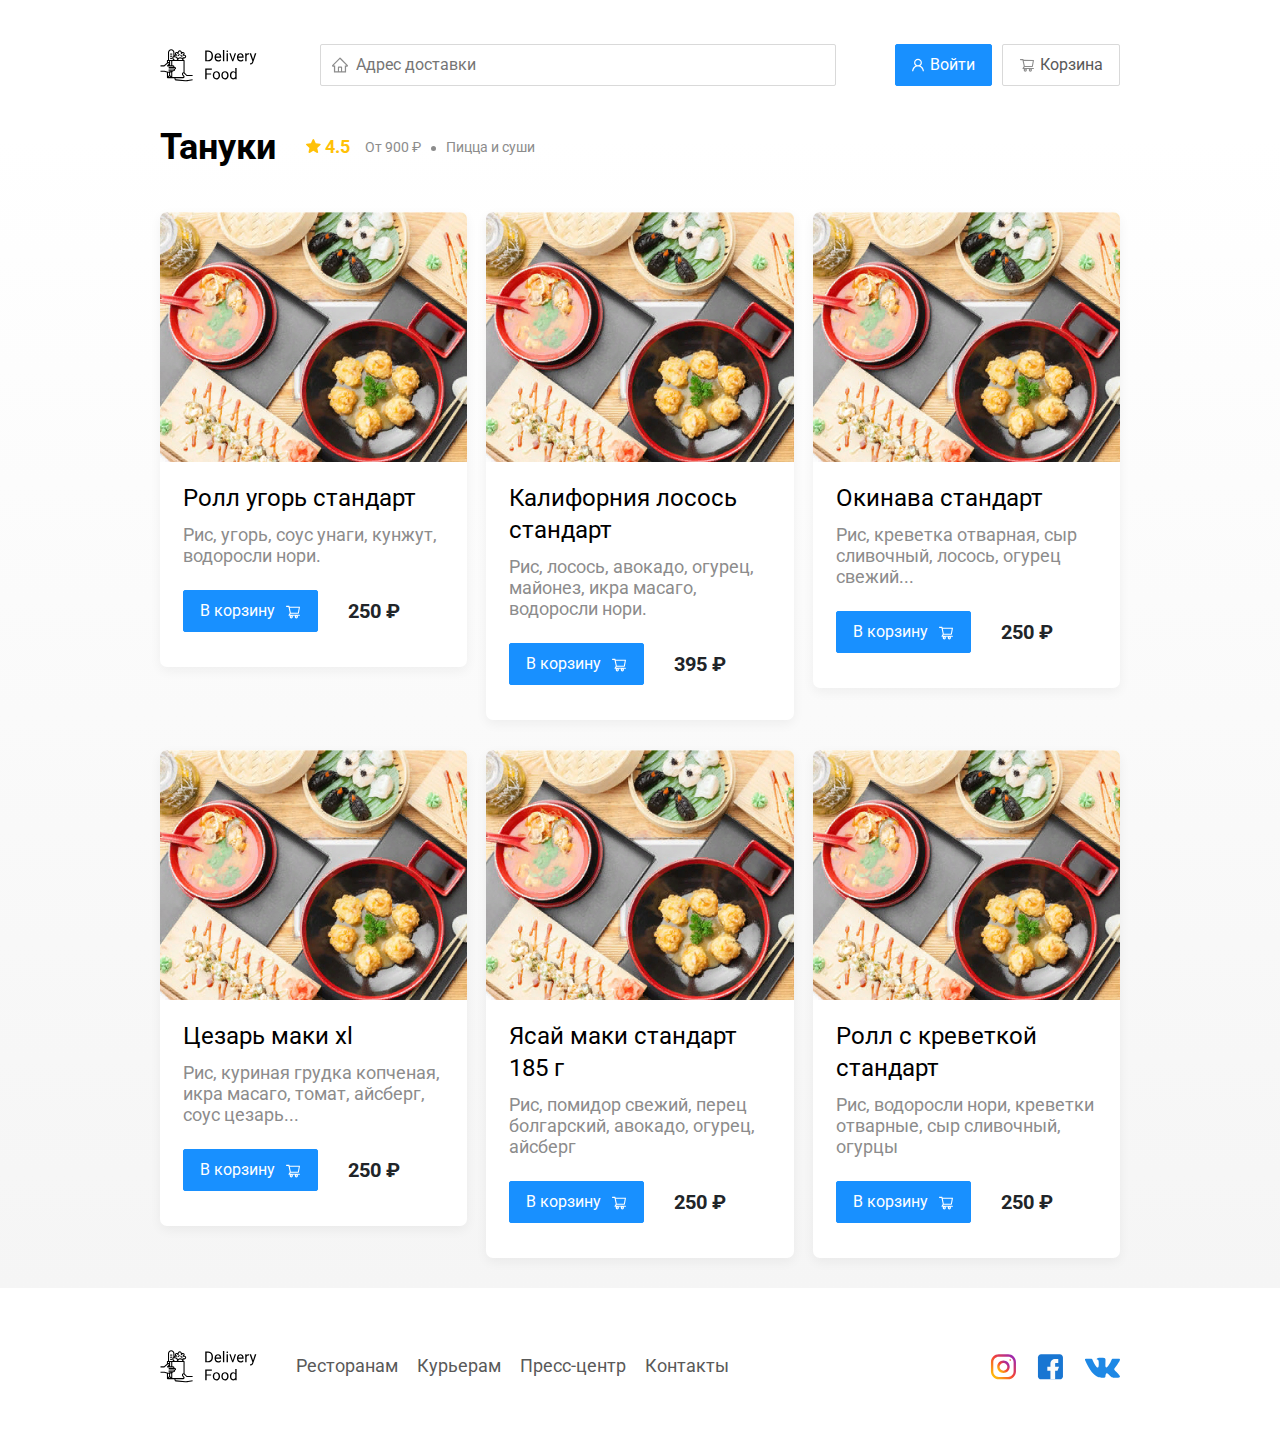
==== restaurant.html @ ff9a9812 "Add files via upload" ====
<!DOCTYPE html>
<html lang="ru">
<head>
    <meta charset="UTF-8">
    <meta name="viewport" content="width=device-width, initial-scale=1.0">
    <title>Delivery Food - доставка еды на дом</title>
    <link href="https://fonts.googleapis.com/css?family=Roboto:400,700&display=swap&subset=cyrillic" rel="stylesheet">
    <link rel="stylesheet" href="css/bootstrap-reboot.min.css">
    <link rel="stylesheet" href="css/animate.css">
    <link rel="stylesheet" href="css/style.css">
</head>
<body>
    <div class="container">
        <header class="header">
            <a href="index.html"><img src="img/logo.svg" alt="Delivery Food" class="logo"></a>
            <input type="text" placeholder="Адрес доставки" name="address" class="input input-address">
            <div class="btn-group">
                <button class="button button-primary">
                    <img src="img/user.svg" class="button-icon">
                    <span class="button-text">Войти</span>
                </button>
                <button id="cart-button" class="button">
                    <img src="img/cart.svg" class="button-icon">
                    <span class="button-text">Корзина</span>
                </button>
            </div>
        </header>
    </div>

    <main class="main">
        <div class="container">    
            <section class="restaurants">
                <div class="section-heading">
                    <h2 class="section-title">Тануки</h2>
                    <div class="card-info">
                        <div class="rating"><img src="img/rating.svg" alt="" class="rating-star"> 4.5</div>
                        <div class="price">От 900 ₽</div>
                        <div class="category">Пицца и суши</div>
                    </div>
                </div>
    
                <div class="cards">
                    <div class="card wow fadeInUp" data-wow-delay="0.2s">
                        <img src="img/tanuki.jpg" alt="" class="card-image">
                        <div class="card-text">
                            <div class="card-heading">
                                <h3 class="card-title card-title-reg">Ролл угорь стандарт</h3>
                            </div>
        
                            <div class="card-info">
                                <div class="ingreedients">Рис, угорь, соус унаги, кунжут, водоросли нори.</div>
                            </div>
                            
                            <div class="card-buttons">
                                <button class="button button-primary">
                                    <span class="card-button-text">В корзину</span>
                                    <img src="img/shopping-cart.svg" alt="" class="card-button-image">
                                </button>
                                <strong class="card-price-bold">250 ₽</strong>
                            </div>
                        </div>
                    </div>
                    <!-- /.card -->

                    <div class="card wow fadeInUp" data-wow-delay="0.4s">
                        <img src="img/tanuki.jpg" alt="" class="card-image">
                        <div class="card-text">
                            <div class="card-heading">
                                <h3 class="card-title card-title-reg">Калифорния лосось стандарт</h3>
                            </div>
        
                            <div class="card-info">
                                <div class="ingreedients">Рис, лосось, авокадо, огурец, майонез, икра масаго, водоросли нори.</div>
                            </div>
                            
                            <div class="card-buttons">
                                <button class="button button-primary">
                                    <span class="card-button-text">В корзину</span>
                                    <img src="img/shopping-cart.svg" alt="" class="card-button-image">
                                </button>
                                <strong class="card-price-bold">395 ₽</strong>
                            </div>
                        </div>
                    </div>
                    <!-- /.card -->

                    <div class="card wow fadeInUp" data-wow-delay="0.6s">
                        <img src="img/tanuki.jpg" alt="" class="card-image">
                        <div class="card-text">
                            <div class="card-heading">
                                <h3 class="card-title card-title-reg">Окинава стандарт</h3>
                            </div>
        
                            <div class="card-info">
                                <div class="ingreedients">Рис, креветка отварная, сыр сливочный, лосось, огурец свежий...</div>
                            </div>
                            
                            <div class="card-buttons">
                                <button class="button button-primary">
                                    <span class="card-button-text">В корзину</span>
                                    <img src="img/shopping-cart.svg" alt="" class="card-button-image">
                                </button>
                                <strong class="card-price-bold">250 ₽</strong>
                            </div>
                        </div>
                    </div>
                    <!-- /.card -->

                    <div class="card wow fadeInUp" data-wow-delay="0.2s">
                        <img src="img/tanuki.jpg" alt="" class="card-image">
                        <div class="card-text">
                            <div class="card-heading">
                                <h3 class="card-title card-title-reg">Цезарь маки хl</h3>
                            </div>
        
                            <div class="card-info">
                                <div class="ingreedients">Рис, куриная грудка копченая, икра масаго, томат, айсберг, соус цезарь...</div>
                            </div>
                            
                            <div class="card-buttons">
                                <button class="button button-primary">
                                    <span class="card-button-text">В корзину</span>
                                    <img src="img/shopping-cart.svg" alt="" class="card-button-image">
                                </button>
                                <strong class="card-price-bold">250 ₽</strong>
                            </div>
                        </div>
                    </div>
                    <!-- /.card -->

                    <div class="card wow fadeInUp" data-wow-delay="0.4s">
                        <img src="img/tanuki.jpg" alt="" class="card-image">
                        <div class="card-text">
                            <div class="card-heading">
                                <h3 class="card-title card-title-reg">Ясай маки стандарт 185 г</h3>
                            </div>
        
                            <div class="card-info">
                                <div class="ingreedients">Рис, помидор свежий, перец болгарский, авокадо, огурец, айсберг</div>
                            </div>
                            
                            <div class="card-buttons">
                                <button class="button button-primary">
                                    <span class="card-button-text">В корзину</span>
                                    <img src="img/shopping-cart.svg" alt="" class="card-button-image">
                                </button>
                                <strong class="card-price-bold">250 ₽</strong>
                            </div>
                        </div>
                    </div>
                    <!-- /.card -->

                    <div class="card wow fadeInUp" data-wow-delay="0.6s">
                        <img src="img/tanuki.jpg" alt="" class="card-image">
                        <div class="card-text">
                            <div class="card-heading">
                                <h3 class="card-title card-title-reg">Ролл с креветкой стандарт</h3>
                            </div>
        
                            <div class="card-info">
                                <div class="ingreedients">Рис, водоросли нори, креветки отварные, сыр сливочный, огурцы</div>
                            </div>
                            
                            <div class="card-buttons">
                                <button class="button button-primary">
                                    <span class="card-button-text">В корзину</span>
                                    <img src="img/shopping-cart.svg" alt="" class="card-button-image">
                                </button>
                                <strong class="card-price-bold">250 ₽</strong>
                            </div>
                        </div>
                    </div>
                    <!-- /.card -->
                </div>
                <!-- /.cards -->
            </section>
        </div>
    </main>

    <footer class="footer">
        <div class="container">
            <div class="footer-block">
                <img src="img/logo.svg" alt="" class="logo footer-logo">
                <nav class="footer-nav">
                    <a href="#" class="footer-link">Ресторанам</a>
                    <a href="#" class="footer-link">Курьерам</a>
                    <a href="#" class="footer-link">Пресс-центр</a>
                    <a href="#" class="footer-link">Контакты</a>
                </nav>
                <div class="social-links">
                    <a href="#" class="social-link"><img src="img/instagram.svg" alt="instagram"></a>
                    <a href="#" class="social-link"><img src="img/facebook.svg" alt="facebook"></a>
                    <a href="#" class="social-link"><img src="img/vk.svg" alt="vk"></a>
                </div>
            </div>
        </div>
    </footer>

    <div class="modal">
        <div class="modal-dialog">
            <div class="modal-header">
                <h3 class="modal-title">Корзина</h3>
                <button class="close">&times;</button>
            </div>

            <div class="modal-body">
                <div class="foods-row">
                    <span class="food-name">Ролл угорь стандарт</span>
                    <strong class="food-price">250 ₽</strong>
                    <div class="food-counter">
                        <button class="counter-button">-</button>
                        <span class="counter">1</span>
                        <button class="counter-button">+</button>
                    </div>
                </div>

                <div class="foods-row">
                    <span class="food-name">Ролл угорь стандарт</span>
                    <strong class="food-price">250 ₽</strong>
                    <div class="food-counter">
                        <button class="counter-button">-</button>
                        <span class="counter">1</span>
                        <button class="counter-button">+</button>
                    </div>
                </div>

                <div class="foods-row">
                    <span class="food-name">Ролл угорь стандарт</span>
                    <strong class="food-price">250 ₽</strong>
                    <div class="food-counter">
                        <button class="counter-button">-</button>
                        <span class="counter">1</span>
                        <button class="counter-button">+</button>
                    </div>
                </div>

                <div class="foods-row">
                    <span class="food-name">Ролл угорь стандарт</span>
                    <strong class="food-price">250 ₽</strong>
                    <div class="food-counter">
                        <button class="counter-button">-</button>
                        <span class="counter">1</span>
                        <button class="counter-button">+</button>
                    </div>
                </div>

                <div class="foods-row">
                    <span class="food-name">Ролл угорь стандарт</span>
                    <strong class="food-price">250 ₽</strong>
                    <div class="food-counter">
                        <button class="counter-button">-</button>
                        <span class="counter">1</span>
                        <button class="counter-button">+</button>
                    </div>
                </div>
            </div>

            <div class="modal-footer">
                <span class="modal-pricetag">1250 ₽</span>
                <div class="btn-group">
                    <button class="button button-primary">Оформить заказ</button>
                    <button class="button">Отмена</button>
                </div>
            </div>
        </div>
    </div>

    <script src="js/wow.min.js"></script>
    <script src="js/main.js"></script>
</body>
</html>
---- css/style.css ----
body {
    font-family: 'Roboto', sans-serif;
    background-color: #fff;
}

.container {
    max-width: 1200px;
    margin: 0 auto;
}

.header {
    padding: 44px 0 40px;
    display: flex;
    align-items: center;
    justify-content: space-between;
}

.input {
    background: #FFFFFF;
    border: 1px solid #D9D9D9;
    border-radius: 2px;
    font-size: 16px;
    line-height: 24px;
    padding: 8px;
    padding-left: 35px;
    background-repeat: no-repeat;
    background-position: left 11px center;

}

.input-address {
    flex: 0.8;
    background-image: url(../img/home.svg);
}

.input-search {
    width: 300px;
    margin-left: auto;
    background-image: url(../img/search.svg);
}

.btn-group {
    display: flex;
    align-items: center;
}

.btn-group .button:not(:last-child) {
    margin-right: 10px;
}

.button {
    display: flex;
    align-items: center;
    padding: 8px 16px;
    background: #FFFFFF;
    border: 1px solid #D9D9D9;
    box-shadow: 0px 0px 2px rgba(0, 0, 0, 0.0015);
    border-radius: 2px;
    color: #595959;
    font-size: 16px;
    line-height: 24px;
}

.button-primary {
    color: #FFF;
    background: #1890FF;
    border: 1px solid #1890FF;
}

.card-button-text {
    margin-right: 10px;
}

.button-icon {
    margin-right: 6px;
}

.promo {
    background: #FFF1B8 url(../img/promo-image.png) no-repeat top right -200px / contain;
    border-radius: 10px;
    box-shadow: 0px 7px 12px rgba(158, 158, 163, 0.1);
    padding: 68px 70px;
    margin-bottom: 56px;
}

.promo-title {
    font-style: normal;
    font-weight: bold;
    font-size: 39px;
    line-height: 46px;
    color: #302C34;
    margin: 0 0 15px 0;
}

.promo-text {
    font-size: 24px;
    line-height: 28px;
    color: #302C34;
    max-width: 538px;
}

.section-heading {
    display: flex;
    align-items: center;
    margin-bottom: 44px;
}

.section-title {
    font-weight: bold;
    font-size: 36px;
    line-height: 42px;
    color: #000;
    margin: 0;
    margin-right: 30px;
}

.cards {
    display: flex;
    align-items: flex-start;
    justify-content: space-between;
    flex-wrap: wrap;
}

.card {
    background: #FFFFFF;
    box-shadow: 0px 4px 12px rgba(0, 0, 0, 0.05);
    border-radius: 7px;
    overflow: hidden;
    margin-bottom: 30px;
    text-decoration: none;
    flex-basis: 32%;
}

.card:hover {
    text-decoration: none;
}

.card-image {
    width: 384px;
    height: 250px;
    object-fit: cover;
}

.card-heading {
    display: flex;
    align-items: center;
    justify-content: space-between;
    margin-bottom: 10px;
}

.card-title {
    margin: 0;
    font-weight: bold;
    font-size: 24px;
    line-height: 32px;
    color: #000;
}

.card-title-reg {
    font-weight: 400;
}

.card-text {
    padding: 20px 23px 35px;
}

.card-tag {
    font-size: 12px;
    line-height: 20px;
    color: #fff;
    background: #262626;
    border-radius: 2px;
    padding: 1px 8px;
}

.card-info {
    display: flex;
    align-items: center;
    flex-wrap: wrap;
}

.card-buttons {
    display: flex;
    align-items: center;
    margin-top: 24px;
}

.card-price-bold {
    font-weight: bold;
    font-size: 20px;
    line-height: 32px;
    margin-left: 30px;
}

.rating {
    margin-right: 26px;
    color: #FFC107;
    font-size: 18px;
    line-height: 32px;
    font-weight: bold;
}

.rating-star {
    vertical-align: baseline;
}

.ingreedients {
    font-size: 18px;
    line-height: 21px;
    color: #8C8C8C;
}

.price,
.category {
    font-size: 18px;
    line-height: 32px;
    color: #8C8C8C;
}

.price {
    margin-right: 10px;
}

.category {
    text-overflow: ellipsis;
    overflow: hidden;
    white-space: nowrap;
    max-width: 150px;
}

.price:after {
    content: '';
    width: 5px;
    height: 5px;
    background: #8C8C8C;
    display: inline-block;
    vertical-align: middle;
    border-radius: 50%;
    margin-left: 10px;
}

.main {
    background: linear-gradient(180deg, rgba(245, 245, 245, 0) 1.04%, #F5F5F5 100%);
}

.footer {
    padding: 60px 0;
}

.footer-block {
    display: flex;
    align-items: center;
    justify-content: space-between;
}

.footer-nav {
    margin-right: auto;
    margin-left: 35px;
}

.footer-link {
    display: inline-block;
    color: #595959;
    font-size: 18px;
    line-height: 21px;
    text-decoration: none;
}


.footer-link:not(:last-child) {
    margin-right: 15px;
}

.social-links {
    display: flex;
    align-items: center;
}

.social-link:not(:last-child) {
    margin-right: 21px;
}

.modal {
    position: fixed;
    left: 0;
    top: 0;
    width: 100%;
    height: 100%;
    background: rgba(0, 0, 0, 0.4);
    display: none;
    align-items: center;
}

.modal-open {
    display: flex;
}

.modal-dialog {
    max-width: 780px;
    width: 95%;
    background: #FFFFFF;
    border-radius: 5px;
    margin: 0 auto;
    padding: 40px 45px;
}

.modal-header {
    display: flex;
    align-items: center;
    justify-content: space-between;
    margin-bottom: 45px;
}

.modal-title {
    margin: 0;
    font-weight: bold;
    font-size: 36px;
    line-height: 42px;
    color: #000000;
}

.close {
    font-size: 36px;
    border: none;
    background: transparent;
}

.modal-body {
    margin-bottom: 52px;
}

.foods-row {
    display: flex;
    align-items: center;
    justify-content: space-between;
    padding-bottom: 8px;
    border-bottom: 1px solid #D9D9D9;
    margin-bottom: 15px;
}

.food-name {
    font-size: 18px;
    line-height: 32px;
    color: #000000;
}

.food-price {
    margin-left: auto;
    margin-right: 47px;
    font-weight: bold;
    font-size: 20px;
    line-height: 32px;
}

.food-counter {
    display: flex;
    align-items: center;
}

.counter-button {
    background: #FFFFFF;
    border: 1px solid #40A9FF;
    border-radius: 2px;
    width: 39px;
    height: 42px;
    font-size: 14px;
    line-height: 22px;
    color: #40A9FF;
    transition: all .25s;
}

.counter-button:hover {
    background-color: #40A9FF;
    color: #fff;
}

.counter {
    font-size: 16px;
    line-height: 24px;
    margin: 0 10px;
}

.modal-footer {
    display: flex;
    align-items: center;
    justify-content: space-between;
}

.modal-pricetag {
    background: #262626;
    border-radius: 5px;
    color: #fff;
    padding: 15px 20px;
    font-size: 20px;
    line-height: 23px;
    color: #FAFAFA;
}

@media (max-width: 1366px) {
    .container {
        max-width: 960px;
    }

    /* .promo {} */

    .rating {
        margin-right: 15px;
    }

    .category,
    .price {
        font-size: 14px;
    }
}

@media (max-width: 992px) {
    .container {
        max-width: 750px;
    }

    .promo {
        padding: 50px;
    }

    .promo-text {
        font-size: 18px;
        max-width: 400px;
    }

    .card {
        flex-basis: 49%;
    }

    .footer-link {
        font-size: 16px;
    }
}

@media (max-width: 768px) {
    .container {
        max-width: 560px;
    }

    .card-info {
        flex-wrap: wrap;
    }

    .card .rating {
        flex-basis: 100%;
    }

    .card-title {
        font-size: 18px;
    }

    /* .promo {} */

    .promo-title {
        font-size: 24px;
        line-height: 1.4;
    }

    .promo-text {
        margin-top: 0;
    }
}

@media (max-width: 768px) {
    .container {
        width: 90%;
    }

    .header {
        flex-wrap: wrap;
    }

    .input-address {
        margin-top: 15px;
        order: 5;
        flex-basis: 100%;
    }

    .promo {
        background: none;
    }

    .promo-title {
        margin-bottom: 10px;
    }

    .section-title {
        font-size: 20px;
    }

    .card {
        flex-basis: 100%;
    }

    .card-image {
        width: 100%;
    }

    .footer {
        padding: 30px 0;
    }

    .footer-block {
        justify-content: flex-start;
    }

    .footer-nav {
        order: 0;
        margin-left: 0;
        margin-right: 0;
        display: flex;
        flex-direction: column;
    }

    .footer-logo {
        margin-right: 15px;
        order: 1;
    }

    .social-links {
        order: 2;
    }
}

@media (max-width: 480px) {
    .button-text {
        display: none;
    }

    .button-icon {
        margin: 0;
    }

    .button {
        min-height: 40px;
    }
    
    .promo {
        padding: 20px;
    }

    .section-heading {
        flex-wrap: wrap;
    }

    .footer-block {
        flex-wrap: wrap;
        flex-direction: column;
        align-items: center;
    }

    .footer-logo {
        order: 0;
    }

    .footer-nav {
        margin-bottom: 20px;
    }

    .footer-link:not(:last-child) {
        margin-right: 0;
    }
}
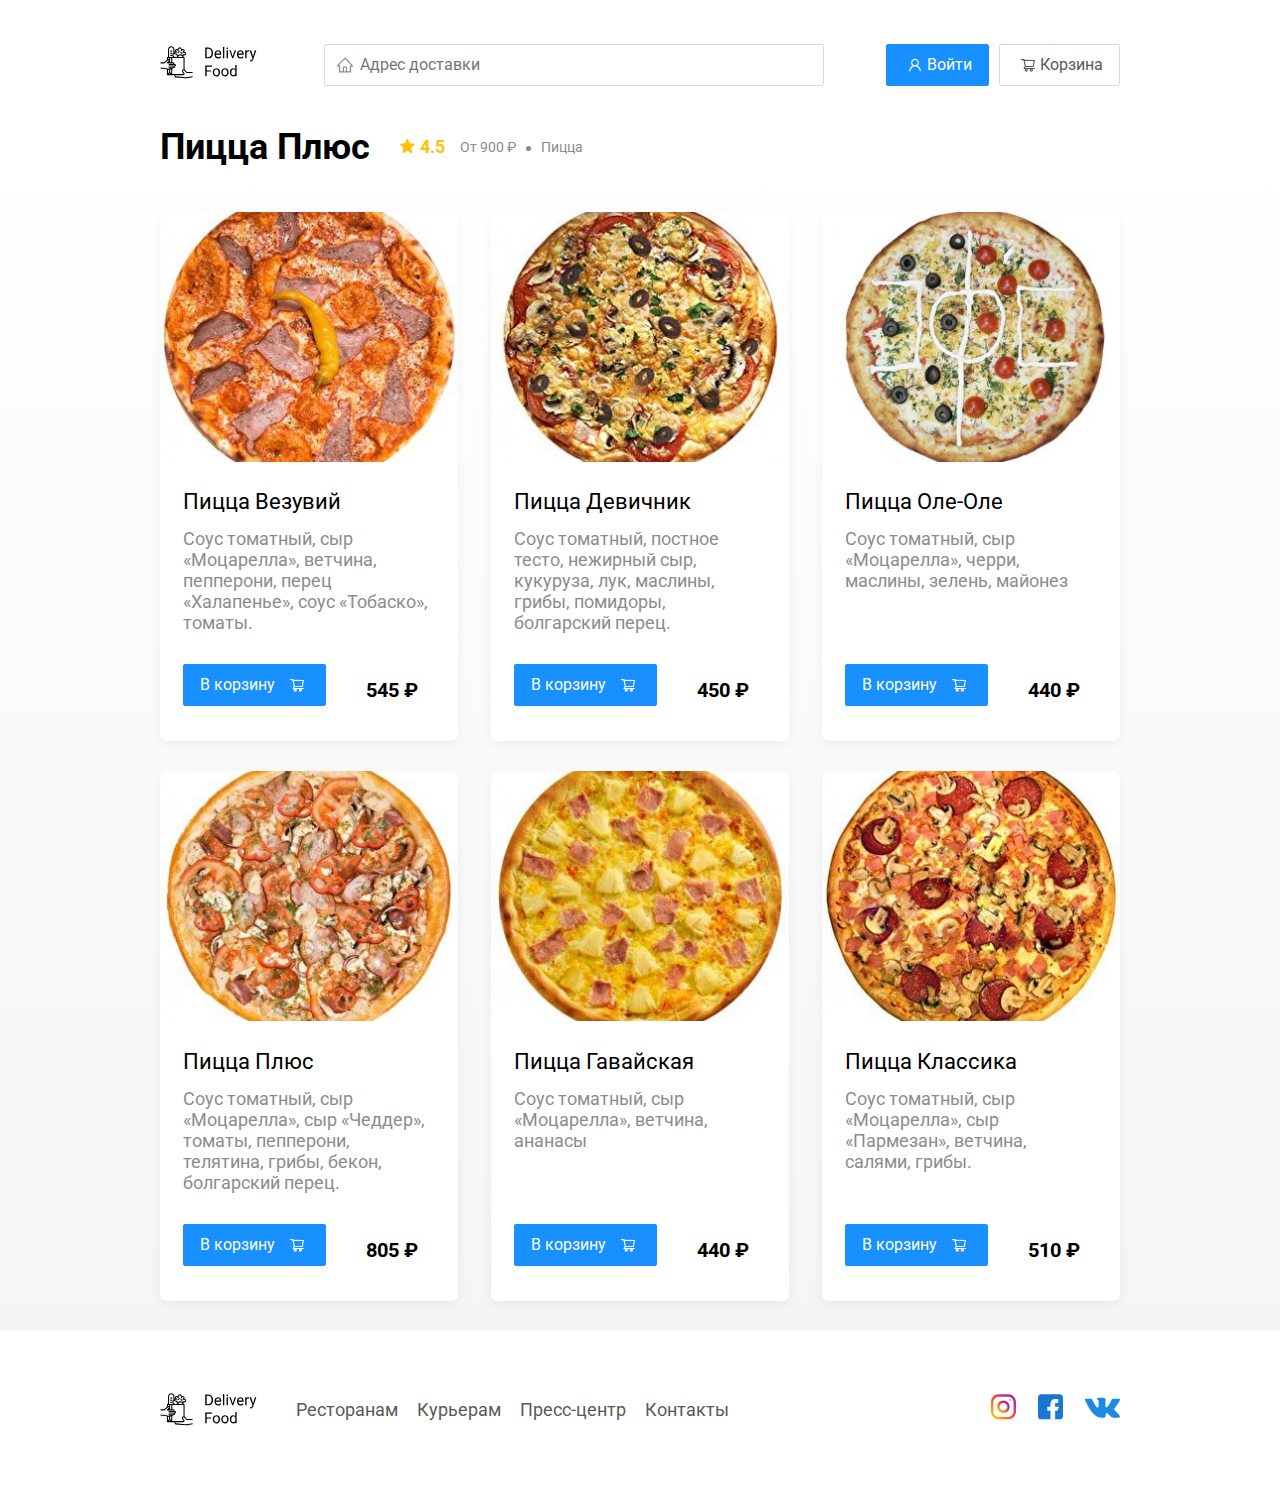
==== commit 620af052: "bla" ====
--- a/restaurant.html
+++ b/restaurant.html
@@ -1,271 +1,291 @@
 <!DOCTYPE html>
 <html lang="ru">
 <head>
-    <meta charset="UTF-8">
-    <meta name="viewport" content="width=device-width, initial-scale=1.0">
-    <title>Delivery Food - доставка еды на дом</title>
-    <link href="https://fonts.googleapis.com/css?family=Roboto:400,700&display=swap&subset=cyrillic" rel="stylesheet">
-    <link rel="stylesheet" href="css/bootstrap-reboot.min.css">
-    <link rel="stylesheet" href="css/animate.css">
-    <link rel="stylesheet" href="css/style.css">
+	<meta charset="UTF-8"/>
+	<meta name="viewport" content="width=device-width, initial-scale=1.0"/>
+	<title>PizzaBurger — доставка еды на дом</title>
+	<link
+			href="https://fonts.googleapis.com/css?family=Roboto:400,700&display=swap&subset=cyrillic"
+			rel="stylesheet"
+	/>
+	<link rel="stylesheet" href="css/normalize.css"/>
+	<link rel="stylesheet" href="css/style.css"/>
 </head>
 <body>
-    <div class="container">
-        <header class="header">
-            <a href="index.html"><img src="img/logo.svg" alt="Delivery Food" class="logo"></a>
-            <input type="text" placeholder="Адрес доставки" name="address" class="input input-address">
-            <div class="btn-group">
-                <button class="button button-primary">
-                    <img src="img/user.svg" class="button-icon">
-                    <span class="button-text">Войти</span>
-                </button>
-                <button id="cart-button" class="button">
-                    <img src="img/cart.svg" class="button-icon">
-                    <span class="button-text">Корзина</span>
-                </button>
-            </div>
-        </header>
-    </div>
-
-    <main class="main">
-        <div class="container">    
-            <section class="restaurants">
-                <div class="section-heading">
-                    <h2 class="section-title">Тануки</h2>
-                    <div class="card-info">
-                        <div class="rating"><img src="img/rating.svg" alt="" class="rating-star"> 4.5</div>
-                        <div class="price">От 900 ₽</div>
-                        <div class="category">Пицца и суши</div>
-                    </div>
-                </div>
-    
-                <div class="cards">
-                    <div class="card wow fadeInUp" data-wow-delay="0.2s">
-                        <img src="img/tanuki.jpg" alt="" class="card-image">
-                        <div class="card-text">
-                            <div class="card-heading">
-                                <h3 class="card-title card-title-reg">Ролл угорь стандарт</h3>
-                            </div>
-        
-                            <div class="card-info">
-                                <div class="ingreedients">Рис, угорь, соус унаги, кунжут, водоросли нори.</div>
-                            </div>
-                            
-                            <div class="card-buttons">
-                                <button class="button button-primary">
-                                    <span class="card-button-text">В корзину</span>
-                                    <img src="img/shopping-cart.svg" alt="" class="card-button-image">
-                                </button>
-                                <strong class="card-price-bold">250 ₽</strong>
-                            </div>
-                        </div>
-                    </div>
-                    <!-- /.card -->
-
-                    <div class="card wow fadeInUp" data-wow-delay="0.4s">
-                        <img src="img/tanuki.jpg" alt="" class="card-image">
-                        <div class="card-text">
-                            <div class="card-heading">
-                                <h3 class="card-title card-title-reg">Калифорния лосось стандарт</h3>
-                            </div>
-        
-                            <div class="card-info">
-                                <div class="ingreedients">Рис, лосось, авокадо, огурец, майонез, икра масаго, водоросли нори.</div>
-                            </div>
-                            
-                            <div class="card-buttons">
-                                <button class="button button-primary">
-                                    <span class="card-button-text">В корзину</span>
-                                    <img src="img/shopping-cart.svg" alt="" class="card-button-image">
-                                </button>
-                                <strong class="card-price-bold">395 ₽</strong>
-                            </div>
-                        </div>
-                    </div>
-                    <!-- /.card -->
-
-                    <div class="card wow fadeInUp" data-wow-delay="0.6s">
-                        <img src="img/tanuki.jpg" alt="" class="card-image">
-                        <div class="card-text">
-                            <div class="card-heading">
-                                <h3 class="card-title card-title-reg">Окинава стандарт</h3>
-                            </div>
-        
-                            <div class="card-info">
-                                <div class="ingreedients">Рис, креветка отварная, сыр сливочный, лосось, огурец свежий...</div>
-                            </div>
-                            
-                            <div class="card-buttons">
-                                <button class="button button-primary">
-                                    <span class="card-button-text">В корзину</span>
-                                    <img src="img/shopping-cart.svg" alt="" class="card-button-image">
-                                </button>
-                                <strong class="card-price-bold">250 ₽</strong>
-                            </div>
-                        </div>
-                    </div>
-                    <!-- /.card -->
-
-                    <div class="card wow fadeInUp" data-wow-delay="0.2s">
-                        <img src="img/tanuki.jpg" alt="" class="card-image">
-                        <div class="card-text">
-                            <div class="card-heading">
-                                <h3 class="card-title card-title-reg">Цезарь маки хl</h3>
-                            </div>
-        
-                            <div class="card-info">
-                                <div class="ingreedients">Рис, куриная грудка копченая, икра масаго, томат, айсберг, соус цезарь...</div>
-                            </div>
-                            
-                            <div class="card-buttons">
-                                <button class="button button-primary">
-                                    <span class="card-button-text">В корзину</span>
-                                    <img src="img/shopping-cart.svg" alt="" class="card-button-image">
-                                </button>
-                                <strong class="card-price-bold">250 ₽</strong>
-                            </div>
-                        </div>
-                    </div>
-                    <!-- /.card -->
-
-                    <div class="card wow fadeInUp" data-wow-delay="0.4s">
-                        <img src="img/tanuki.jpg" alt="" class="card-image">
-                        <div class="card-text">
-                            <div class="card-heading">
-                                <h3 class="card-title card-title-reg">Ясай маки стандарт 185 г</h3>
-                            </div>
-        
-                            <div class="card-info">
-                                <div class="ingreedients">Рис, помидор свежий, перец болгарский, авокадо, огурец, айсберг</div>
-                            </div>
-                            
-                            <div class="card-buttons">
-                                <button class="button button-primary">
-                                    <span class="card-button-text">В корзину</span>
-                                    <img src="img/shopping-cart.svg" alt="" class="card-button-image">
-                                </button>
-                                <strong class="card-price-bold">250 ₽</strong>
-                            </div>
-                        </div>
-                    </div>
-                    <!-- /.card -->
-
-                    <div class="card wow fadeInUp" data-wow-delay="0.6s">
-                        <img src="img/tanuki.jpg" alt="" class="card-image">
-                        <div class="card-text">
-                            <div class="card-heading">
-                                <h3 class="card-title card-title-reg">Ролл с креветкой стандарт</h3>
-                            </div>
-        
-                            <div class="card-info">
-                                <div class="ingreedients">Рис, водоросли нори, креветки отварные, сыр сливочный, огурцы</div>
-                            </div>
-                            
-                            <div class="card-buttons">
-                                <button class="button button-primary">
-                                    <span class="card-button-text">В корзину</span>
-                                    <img src="img/shopping-cart.svg" alt="" class="card-button-image">
-                                </button>
-                                <strong class="card-price-bold">250 ₽</strong>
-                            </div>
-                        </div>
-                    </div>
-                    <!-- /.card -->
-                </div>
-                <!-- /.cards -->
-            </section>
-        </div>
-    </main>
-
-    <footer class="footer">
-        <div class="container">
-            <div class="footer-block">
-                <img src="img/logo.svg" alt="" class="logo footer-logo">
-                <nav class="footer-nav">
-                    <a href="#" class="footer-link">Ресторанам</a>
-                    <a href="#" class="footer-link">Курьерам</a>
-                    <a href="#" class="footer-link">Пресс-центр</a>
-                    <a href="#" class="footer-link">Контакты</a>
-                </nav>
-                <div class="social-links">
-                    <a href="#" class="social-link"><img src="img/instagram.svg" alt="instagram"></a>
-                    <a href="#" class="social-link"><img src="img/facebook.svg" alt="facebook"></a>
-                    <a href="#" class="social-link"><img src="img/vk.svg" alt="vk"></a>
-                </div>
-            </div>
-        </div>
-    </footer>
-
-    <div class="modal">
-        <div class="modal-dialog">
-            <div class="modal-header">
-                <h3 class="modal-title">Корзина</h3>
-                <button class="close">&times;</button>
-            </div>
-
-            <div class="modal-body">
-                <div class="foods-row">
-                    <span class="food-name">Ролл угорь стандарт</span>
-                    <strong class="food-price">250 ₽</strong>
-                    <div class="food-counter">
-                        <button class="counter-button">-</button>
-                        <span class="counter">1</span>
-                        <button class="counter-button">+</button>
-                    </div>
-                </div>
-
-                <div class="foods-row">
-                    <span class="food-name">Ролл угорь стандарт</span>
-                    <strong class="food-price">250 ₽</strong>
-                    <div class="food-counter">
-                        <button class="counter-button">-</button>
-                        <span class="counter">1</span>
-                        <button class="counter-button">+</button>
-                    </div>
-                </div>
-
-                <div class="foods-row">
-                    <span class="food-name">Ролл угорь стандарт</span>
-                    <strong class="food-price">250 ₽</strong>
-                    <div class="food-counter">
-                        <button class="counter-button">-</button>
-                        <span class="counter">1</span>
-                        <button class="counter-button">+</button>
-                    </div>
-                </div>
-
-                <div class="foods-row">
-                    <span class="food-name">Ролл угорь стандарт</span>
-                    <strong class="food-price">250 ₽</strong>
-                    <div class="food-counter">
-                        <button class="counter-button">-</button>
-                        <span class="counter">1</span>
-                        <button class="counter-button">+</button>
-                    </div>
-                </div>
-
-                <div class="foods-row">
-                    <span class="food-name">Ролл угорь стандарт</span>
-                    <strong class="food-price">250 ₽</strong>
-                    <div class="food-counter">
-                        <button class="counter-button">-</button>
-                        <span class="counter">1</span>
-                        <button class="counter-button">+</button>
-                    </div>
-                </div>
-            </div>
-
-            <div class="modal-footer">
-                <span class="modal-pricetag">1250 ₽</span>
-                <div class="btn-group">
-                    <button class="button button-primary">Оформить заказ</button>
-                    <button class="button">Отмена</button>
-                </div>
-            </div>
-        </div>
-    </div>
-
-    <script src="js/wow.min.js"></script>
-    <script src="js/main.js"></script>
+	<div class="container">
+		<header class="header">
+			<a href="index.html" class="logo">
+				<img src="img/icon/logo.svg" alt="Logo"/>
+			</a>
+			<label class="address">
+				<input type="text" class="input input-address" placeholder="Адрес доставки"/>
+			</label>
+			<div class="buttons">
+				<button class="button button-primary button-auth">
+					<span class="button-auth-svg"></span>
+					<span class="button-text">Войти</span>
+				</button>
+				<button class="button" id="cart-button">
+					<span class="button-cart-svg"></span>
+					<span class="button-text">Корзина</span>
+				</button>
+			</div>
+		</header>
+	</div>
+	<!-- /.container  -->
+
+	<main class="main">
+		<div class="container">
+			<section class="menu">
+				<div class="section-heading">
+					<h2 class="section-title restaurant-title">Пицца Плюс</h2>
+					<div class="card-info">
+						<div class="rating">
+							4.5
+						</div>
+						<div class="price">От 900 ₽</div>
+						<div class="category">Пицца</div>
+					</div>
+					<!-- /.card-info -->
+				</div>
+				<div class="cards cards-menu">
+					<div class="card">
+						<img src="img/pizza-plus/pizza-vesuvius.jpg" alt="image" class="card-image"/>
+						<div class="card-text">
+							<div class="card-heading">
+								<h3 class="card-title card-title-reg">Пицца Везувий</h3>
+							</div>
+							<!-- /.card-heading -->
+							<div class="card-info">
+								<div class="ingredients">Соус томатный, сыр «Моцарелла», ветчина, пепперони, перец
+								                         «Халапенье», соус «Тобаско», томаты.
+								</div>
+							</div>
+							<!-- /.card-info -->
+							<div class="card-buttons">
+								<button class="button button-primary button-add-cart">
+									<span class="button-card-text">В корзину</span>
+									<span class="button-cart-svg"></span>
+								</button>
+								<strong class="card-price-bold">545 ₽</strong>
+							</div>
+						</div>
+						<!-- /.card-text -->
+					</div>
+					<!-- /.card -->
+
+					<div class="card">
+						<img src="img/pizza-plus/pizza-girls.jpg" alt="image" class="card-image"/>
+						<div class="card-text">
+							<div class="card-heading">
+								<h3 class="card-title card-title-reg">Пицца Девичник</h3>
+							</div>
+							<!-- /.card-heading -->
+							<div class="card-info">
+								<div class="ingredients">Соус томатный, постное тесто, нежирный сыр, кукуруза, лук, маслины,
+								                         грибы, помидоры, болгарский перец.
+								</div>
+							</div>
+							<!-- /.card-info -->
+							<div class="card-buttons">
+								<button class="button button-primary button-add-cart">
+									<span class="button-card-text">В корзину</span>
+									<span class="button-cart-svg"></span>
+								</button>
+								<strong class="card-price-bold">450 ₽</strong>
+							</div>
+						</div>
+						<!-- /.card-text -->
+					</div>
+					<!-- /.card -->
+
+					<div class="card">
+						<img src="img/pizza-plus/pizza-oleole.jpg" alt="image" class="card-image"/>
+						<div class="card-text">
+							<div class="card-heading">
+								<h3 class="card-title card-title-reg">Пицца Оле-Оле</h3>
+							</div>
+							<!-- /.card-heading -->
+							<div class="card-info">
+								<div class="ingredients">Соус томатный, сыр «Моцарелла», черри, маслины, зелень, майонез
+								</div>
+							</div>
+							<!-- /.card-info -->
+							<div class="card-buttons">
+								<button class="button button-primary button-add-cart">
+									<span class="button-card-text">В корзину</span>
+									<span class="button-cart-svg"></span>
+								</button>
+								<strong class="card-price-bold">440 ₽</strong>
+							</div>
+						</div>
+						<!-- /.card-text -->
+					</div>
+					<!-- /.card -->
+
+					<div class="card">
+						<img src="img/pizza-plus/pizza-plus.jpg" alt="image" class="card-image"/>
+						<div class="card-text">
+							<div class="card-heading">
+								<h3 class="card-title card-title-reg">Пицца Плюс</h3>
+							</div>
+							<!-- /.card-heading -->
+							<div class="card-info">
+								<div class="ingredients">Соус томатный, сыр «Моцарелла», сыр «Чеддер», томаты, пепперони,
+								                         телятина, грибы, бекон, болгарский перец.
+								</div>
+							</div>
+							<!-- /.card-info -->
+							<div class="card-buttons">
+								<button class="button button-primary button-add-cart">
+									<span class="button-card-text">В корзину</span>
+									<span class="button-cart-svg"></span>
+								</button>
+								<strong class="card-price-bold">805 ₽</strong>
+							</div>
+						</div>
+						<!-- /.card-text -->
+					</div>
+					<!-- /.card -->
+
+					<div class="card">
+						<img src="img/pizza-plus/pizza-hawaiian.jpg" alt="image" class="card-image"/>
+						<div class="card-text">
+							<div class="card-heading">
+								<h3 class="card-title card-title-reg">Пицца Гавайская</h3>
+							</div>
+							<!-- /.card-heading -->
+							<div class="card-info">
+								<div class="ingredients">Соус томатный, сыр «Моцарелла», ветчина, ананасы</div>
+							</div>
+							<!-- /.card-info -->
+							<div class="card-buttons">
+								<button class="button button-primary button-add-cart">
+									<span class="button-card-text">В корзину</span>
+									<span class="button-cart-svg"></span>
+								</button>
+								<strong class="card-price-bold">440 ₽</strong>
+							</div>
+						</div>
+						<!-- /.card-text -->
+					</div>
+					<!-- /.card -->
+
+					<div class="card">
+						<img src="img/pizza-plus/pizza-classic.jpg" alt="image" class="card-image"/>
+						<div class="card-text">
+							<div class="card-heading">
+								<h3 class="card-title card-title-reg">Пицца Классика</h3>
+							</div>
+							<!-- /.card-heading -->
+							<div class="card-info">
+								<div class="ingredients">Соус томатный, сыр «Моцарелла», сыр «Пармезан», ветчина, салями,
+								                         грибы.
+								</div>
+							</div>
+							<!-- /.card-info -->
+							<div class="card-buttons">
+								<button class="button button-primary button-add-cart">
+									<span class="button-card-text">В корзину</span>
+									<span class="button-cart-svg"></span>
+								</button>
+								<strong class="card-price-bold">510 ₽</strong>
+							</div>
+						</div>
+						<!-- /.card-text -->
+					</div>
+					<!-- /.card -->
+				</div>
+				<!-- /.cards -->
+			</section>
+		</div>
+		<!-- /.container -->
+	</main>
+
+	<footer class="footer">
+		<div class="container">
+			<div class="footer-block">
+				<img src="img/icon/logo.svg" alt="logo" class="logo footer-logo"/>
+				<nav class="footer-nav">
+					<a href="#" class="footer-link">Ресторанам </a>
+					<a href="#" class="footer-link">Курьерам</a>
+					<a href="#" class="footer-link">Пресс-центр</a>
+					<a href="#" class="footer-link">Контакты</a>
+				</nav>
+				<div class="social-links">
+					<a href="#" class="social-link"><img src="img/social/instagram.svg" alt="instagram"/></a>
+					<a href="#" class="social-link"><img src="img/social/fb.svg" alt="facebook"/></a>
+					<a href="#" class="social-link"><img src="img/social/vk.svg" alt="vk"/></a>
+				</div>
+				<!-- /.social-links -->
+			</div>
+			<!-- /.footer-block -->
+		</div>
+	</footer>
+
+	<div class="modal modal-cart">
+		<div class="modal-dialog">
+			<div class="modal-header">
+				<h3 class="modal-title">Корзина</h3>
+				<button class="close">&times;</button>
+			</div>
+			<!-- /.modal-header -->
+			<div class="modal-body">
+				<div class="food-row">
+					<span class="food-name">Ролл угорь стандарт</span>
+					<strong class="food-price">250 ₽</strong>
+					<div class="food-counter">
+						<button class="counter-button">-</button>
+						<span class="counter">1</span>
+						<button class="counter-button">+</button>
+					</div>
+				</div>
+				<!-- /.foods-row -->
+				<div class="food-row">
+					<span class="food-name">Ролл угорь стандарт</span>
+					<strong class="food-price">250 ₽</strong>
+					<div class="food-counter">
+						<button class="counter-button">-</button>
+						<span class="counter">1</span>
+						<button class="counter-button">+</button>
+					</div>
+				</div>
+				<!-- /.foods-row -->
+				<div class="food-row">
+					<span class="food-name">Ролл угорь стандарт</span>
+					<strong class="food-price">250 ₽</strong>
+					<div class="food-counter">
+						<button class="counter-button">-</button>
+						<span class="counter">1</span>
+						<button class="counter-button">+</button>
+					</div>
+				</div>
+				<!-- /.foods-row -->
+				<div class="food-row">
+					<span class="food-name">Ролл угорь стандарт</span>
+					<strong class="food-price">250 ₽</strong>
+					<div class="food-counter">
+						<button class="counter-button">-</button>
+						<span class="counter">1</span>
+						<button class="counter-button">+</button>
+					</div>
+				</div>
+				<!-- /.foods-row -->
+			</div>
+			<!-- /.modal-body -->
+			<div class="modal-footer">
+				<span class="modal-pricetag">1250 ₽</span>
+				<div class="footer-buttons">
+					<button class="button button-primary">Оформить заказ</button>
+					<button class="button clear-cart">Отмена</button>
+				</div>
+			</div>
+			<!-- /.modal-footer -->
+		</div>
+		<!-- /.modal-dialog -->
+	</div>
+
+
+	<script src="js/main.js"></script>
 </body>
-</html>+</html>
--- a/css/style.css
+++ b/css/style.css
@@ -1,86 +1,194 @@
+* {
+    box-sizing: border-box;
+}
+
 body {
-    font-family: 'Roboto', sans-serif;
-    background-color: #fff;
+    font-family: "Roboto", sans-serif;
+    padding-top: 44px;
+}
+
+a,
+button {
+    cursor: pointer;
+    color: inherit;
+}
+
+.hide {
+    display: none;
 }
 
 .container {
     max-width: 1200px;
-    margin: 0 auto;
+    margin: auto;
 }
 
 .header {
-    padding: 44px 0 40px;
     display: flex;
     align-items: center;
     justify-content: space-between;
+    margin-bottom: 40px;
 }
 
 .input {
-    background: #FFFFFF;
-    border: 1px solid #D9D9D9;
+    background-color: #ffffff;
+    border: 1px solid #d9d9d9;
     border-radius: 2px;
     font-size: 16px;
     line-height: 24px;
-    padding: 8px;
-    padding-left: 35px;
+    padding: 8px 8px 8px 35px;
     background-repeat: no-repeat;
     background-position: left 11px center;
-
+}
+
+.address {
+    flex: 0.8;
 }
 
 .input-address {
-    flex: 0.8;
-    background-image: url(../img/home.svg);
+    width: 100%;
+    background-image: url(../img/icon/home.svg);
+}
+
+.search {
+    margin-left: auto;
 }
 
 .input-search {
     width: 300px;
-    margin-left: auto;
-    background-image: url(../img/search.svg);
-}
-
-.btn-group {
-    display: flex;
-    align-items: center;
-}
-
-.btn-group .button:not(:last-child) {
-    margin-right: 10px;
+    background-image: url(../img/icon/search.svg);
+
+}
+
+.buttons {
+    display: flex;
+    align-items: center;
 }
 
 .button {
     display: flex;
     align-items: center;
     padding: 8px 16px;
-    background: #FFFFFF;
-    border: 1px solid #D9D9D9;
-    box-shadow: 0px 0px 2px rgba(0, 0, 0, 0.0015);
+    background: #ffffff;
+    border: 1px solid #d9d9d9;
+    box-sizing: border-box;
+    box-shadow: 0 0 2px rgba(0, 0, 0, 0.0015);
     border-radius: 2px;
     color: #595959;
     font-size: 16px;
     line-height: 24px;
 }
 
+.button:hover {
+    background: #1890ff;
+    border: 1px solid #1890ff;
+    color: #fff;
+}
+
+
 .button-primary {
-    color: #FFF;
-    background: #1890FF;
-    border: 1px solid #1890FF;
-}
-
-.card-button-text {
+    background: #1890ff;
+    border: 1px solid #1890ff;
+    color: #fff;
     margin-right: 10px;
+}
+
+.button-primary:hover {
+    background: #ffffff;
+    border: 1px solid #d9d9d9;
+    color: #595959;
 }
 
 .button-icon {
     margin-right: 6px;
 }
 
+.button-card-text {
+    margin-right: 10px;
+}
+
+.button-auth {
+    background-position: 20px 13px;
+}
+
+.button-primary .button-auth-svg {
+    width: 24px;
+    height: 24px;
+    background-color: #fff;
+    -webkit-mask: url("../img/icon/user.svg") no-repeat 50% 50%;
+    mask: url("../img/icon/user.svg") no-repeat 50% 50%;
+    background-repeat: no-repeat;
+}
+
+.button-primary:hover .button-auth-svg {
+    background-color: #595959;
+}
+
+.button .button-cart-svg {
+    width: 24px;
+    height: 24px;
+    background-color: #595959;
+    -webkit-mask: url("../img/icon/shopping-cart.svg") no-repeat 50% 50%;
+    mask: url("../img/icon/shopping-cart.svg") no-repeat 50% 50%;
+    background-repeat: no-repeat;
+}
+
+.button-primary .button-cart-svg {
+    background-color: #fff;
+}
+
+.button:hover .button-cart-svg {
+    background-color: #fff;
+}
+
+.button-primary:hover .button-cart-svg {
+    background-color: #595959;
+}
+
+.button-cart {
+    display: none;
+    margin: 0 5px;
+}
+
+.button-out {
+    display: none;
+    margin: 0 5px;
+}
+
+.user-name {
+    display: none;
+    margin-right: 20px;
+    font-weight: bold;
+    font-size: 18px;
+}
+
+.promo-slider {
+
+    width: 600px;
+    height: 300px;
+
+}
+
 .promo {
-    background: #FFF1B8 url(../img/promo-image.png) no-repeat top right -200px / contain;
+    box-shadow: 0 7px 12px rgba(158, 158, 163, 0.1);
     border-radius: 10px;
-    box-shadow: 0px 7px 12px rgba(158, 158, 163, 0.1);
     padding: 68px 70px;
     margin-bottom: 56px;
+}
+
+.pizza {
+    background: #fff1b8 url(../img/promo/pizza.png) no-repeat top -100px right -250px / 830px
+}
+
+.kebab {
+    background: #D6E4FF url(../img/promo/kebab.png) no-repeat top 45px right 40px / 450px;
+}
+
+.vegetables {
+    background: #FFF566 url(../img/promo/vegetables.png) no-repeat top 0 right 0 / 825px
+}
+
+.sushi {
+    background: #FFF1F0 url(../img/promo/sushi.png) no-repeat top 10px right 15px / 500px
 }
 
 .promo-title {
@@ -88,17 +196,22 @@
     font-weight: bold;
     font-size: 39px;
     line-height: 46px;
-    color: #302C34;
-    margin: 0 0 15px 0;
+    color: #302c34;
 }
 
 .promo-text {
+    font-style: normal;
+    font-weight: normal;
     font-size: 24px;
     line-height: 28px;
-    color: #302C34;
+    color: #302c34;
     max-width: 538px;
 }
 
+.main {
+    background: linear-gradient(180deg, rgba(245, 245, 245, 0) 1.04%, #f5f5f5 100%);
+}
+
 .section-heading {
     display: flex;
     align-items: center;
@@ -106,12 +219,12 @@
 }
 
 .section-title {
+    font-style: normal;
     font-weight: bold;
     font-size: 36px;
     line-height: 42px;
-    color: #000;
-    margin: 0;
-    margin-right: 30px;
+    margin: 0 30px 0 0;
+    color: #000000;
 }
 
 .cards {
@@ -122,25 +235,40 @@
 }
 
 .card {
-    background: #FFFFFF;
-    box-shadow: 0px 4px 12px rgba(0, 0, 0, 0.05);
+    background: #ffffff;
+    box-shadow: 0 4px 12px rgba(0, 0, 0, 0.05);
     border-radius: 7px;
     overflow: hidden;
     margin-bottom: 30px;
+    flex-basis: 31%;
     text-decoration: none;
-    flex-basis: 32%;
-}
-
-.card:hover {
-    text-decoration: none;
+
+}
+
+.card-restaurant {
+    cursor: pointer
 }
 
 .card-image {
-    width: 384px;
+    width: 100%;
     height: 250px;
     object-fit: cover;
 }
 
+
+.card-text {
+    padding: 20px 23px 35px;
+    min-height: 275px;
+    display: flex;
+    flex-direction: column;
+}
+
+
+
+.restaurants .card-text {
+    min-height: auto;
+}
+
 .card-heading {
     display: flex;
     align-items: center;
@@ -150,24 +278,22 @@
 
 .card-title {
     margin: 0;
+    font-style: normal;
     font-weight: bold;
-    font-size: 24px;
+    font-size: 22px;
     line-height: 32px;
-    color: #000;
 }
 
 .card-title-reg {
     font-weight: 400;
 }
 
-.card-text {
-    padding: 20px 23px 35px;
-}
-
 .card-tag {
+    font-style: normal;
+    font-weight: normal;
     font-size: 12px;
     line-height: 20px;
-    color: #fff;
+    color: #ffffff;
     background: #262626;
     border-radius: 2px;
     padding: 1px 8px;
@@ -181,8 +307,9 @@
 
 .card-buttons {
     display: flex;
-    align-items: center;
     margin-top: 24px;
+    flex-grow: 1;
+    align-items: flex-end;
 }
 
 .card-price-bold {
@@ -193,32 +320,32 @@
 }
 
 .rating {
+    background-image: url("../img/icon/rating.svg");
+    background-repeat: no-repeat;
+    background-position: 0 7px;
+    padding-left: 20px;
     margin-right: 26px;
-    color: #FFC107;
+    color: #ffc107;
+    font-weight: bold;
     font-size: 18px;
     line-height: 32px;
-    font-weight: bold;
-}
-
-.rating-star {
-    vertical-align: baseline;
-}
-
-.ingreedients {
+}
+
+.price,
+.category {
+    color: #8c8c8c;
+    font-size: 18px;
+    line-height: 32px;
+}
+
+.price {
+    margin-right: 10px;
+}
+
+.ingredients {
+    color: #8c8c8c;
     font-size: 18px;
     line-height: 21px;
-    color: #8C8C8C;
-}
-
-.price,
-.category {
-    font-size: 18px;
-    line-height: 32px;
-    color: #8C8C8C;
-}
-
-.price {
-    margin-right: 10px;
 }
 
 .category {
@@ -229,20 +356,16 @@
 }
 
 .price:after {
-    content: '';
+    content: "";
     width: 5px;
     height: 5px;
-    background: #8C8C8C;
+    background-color: #8c8c8c;
     display: inline-block;
     vertical-align: middle;
     border-radius: 50%;
     margin-left: 10px;
 }
 
-.main {
-    background: linear-gradient(180deg, rgba(245, 245, 245, 0) 1.04%, #F5F5F5 100%);
-}
-
 .footer {
     padding: 60px 0;
 }
@@ -254,18 +377,19 @@
 }
 
 .footer-nav {
+    margin-left: 35px;
     margin-right: auto;
-    margin-left: 35px;
 }
 
 .footer-link {
     display: inline-block;
     color: #595959;
+    font-style: normal;
+    font-weight: normal;
     font-size: 18px;
     line-height: 21px;
     text-decoration: none;
 }
-
 
 .footer-link:not(:last-child) {
     margin-right: 15px;
@@ -288,20 +412,46 @@
     height: 100%;
     background: rgba(0, 0, 0, 0.4);
     display: none;
-    align-items: center;
-}
-
-.modal-open {
+    z-index: 999;
+}
+
+.modal-auth {
+    position: fixed;
+    left: 0;
+    top: 0;
+    width: 100%;
+    height: 100%;
+    background: rgba(0, 0, 0, 0.4);
+    display: none;
+    z-index: 999;
+}
+
+.is-open {
     display: flex;
 }
 
 .modal-dialog {
     max-width: 780px;
     width: 95%;
-    background: #FFFFFF;
+    background: #ffffff;
     border-radius: 5px;
-    margin: 0 auto;
+    margin: auto;
     padding: 40px 45px;
+}
+
+.modal-dialog-auth {
+    width: auto;
+    position: relative;
+}
+
+.label-auth {
+    display: block;
+    margin: 30px;
+}
+
+.label-auth span {
+    width: 80px;
+    display: inline-block;
 }
 
 .modal-header {
@@ -316,32 +466,40 @@
     font-weight: bold;
     font-size: 36px;
     line-height: 42px;
-    color: #000000;
 }
 
 .close {
     font-size: 36px;
     border: none;
-    background: transparent;
+    background-color: transparent;
+}
+
+.close-auth {
+    font-size: 36px;
+    border: none;
+    background-color: transparent;
+    position: absolute;
+    top: 10px;
+    right: 20px;
 }
 
 .modal-body {
-    margin-bottom: 52px;
-}
-
-.foods-row {
-    display: flex;
-    align-items: center;
+    margin-bottom: 22px;
+}
+
+.food-row {
+    display: flex;
+    align-items: flex-start;
     justify-content: space-between;
     padding-bottom: 8px;
-    border-bottom: 1px solid #D9D9D9;
+    border-bottom: 1px solid #d9d9d9;
     margin-bottom: 15px;
 }
 
 .food-name {
+    font-weight: normal;
     font-size: 18px;
     line-height: 32px;
-    color: #000000;
 }
 
 .food-price {
@@ -358,42 +516,56 @@
 }
 
 .counter-button {
-    background: #FFFFFF;
-    border: 1px solid #40A9FF;
+    display: flex;
+    align-items: center;
+    justify-content: center;
+    width: 39px;
+    height: 32px;
+    background: #ffffff;
+    border: 1px solid #40a9ff;
+    box-sizing: border-box;
     border-radius: 2px;
-    width: 39px;
-    height: 42px;
+    font-weight: normal;
     font-size: 14px;
     line-height: 22px;
-    color: #40A9FF;
-    transition: all .25s;
+    color: #40a9ff;
 }
 
 .counter-button:hover {
-    background-color: #40A9FF;
-    color: #fff;
+    background: #40a9ff;
+    border: 1px solid #ffffff;
+    color: #ffffff;
 }
 
 .counter {
     font-size: 16px;
     line-height: 24px;
-    margin: 0 10px;
+    margin-left: 10px;
+    margin-right: 10px;
 }
 
 .modal-footer {
     display: flex;
     align-items: center;
     justify-content: space-between;
+}
+
+.modal-auth .modal-footer {
+    justify-content: flex-end;
+}
+
+.footer-buttons {
+    display: flex;
+    align-items: center;
 }
 
 .modal-pricetag {
     background: #262626;
     border-radius: 5px;
-    color: #fff;
+    color: #ffffff;
     padding: 15px 20px;
     font-size: 20px;
     line-height: 23px;
-    color: #FAFAFA;
 }
 
 @media (max-width: 1366px) {
@@ -401,7 +573,25 @@
         max-width: 960px;
     }
 
-    /* .promo {} */
+    .pizza {
+        background-position: center right -300px;
+        background-size: 750px;
+    }
+
+
+    .kebab {
+        background-position: top -5px right -93px;
+        background-size: 530px;
+    }
+
+    .vegetables {
+        background-position: top 0 right -93px;
+        background-size: 820px;
+    }
+
+    .sushi {
+        background-position: center right -90px;
+    }
 
     .rating {
         margin-right: 15px;
@@ -418,9 +608,30 @@
         max-width: 750px;
     }
 
-    .promo {
+
+
+    .pizza {
         padding: 50px;
-    }
+        background-size: 500px;
+        background-position: center right -200px;
+    }
+
+
+    .kebab {
+        background-position: top 55px right -100px;
+        background-size: 385px;
+    }
+
+    .vegetables {
+        background-position: top 0 right -280px;
+        background-size: 810px;
+    }
+
+    .sushi {
+        background-position: top 30px right -175px;
+    }
+
+
 
     .promo-text {
         font-size: 18px;
@@ -453,7 +664,35 @@
         font-size: 18px;
     }
 
-    /* .promo {} */
+    .card-text {
+        min-height: 290px;
+    }
+
+    .card-price-bold {
+        margin-left: 20px;
+    }
+
+
+    .pizza {
+        background-size: 400px;
+        background-position: bottom 50px right -200px;
+    }
+
+
+    .kebab {
+        background-position: top -5px right -74px;
+        background-size: 300px;
+    }
+
+    .vegetables {
+        background-position: top 0 right -240px;
+        background-size: 702px;
+    }
+
+    .sushi {
+        background-position: top -24px right -75px;
+        background-size: 302px;
+    }
 
     .promo-title {
         font-size: 24px;
@@ -465,9 +704,14 @@
     }
 }
 
-@media (max-width: 768px) {
+@media (max-width: 578px) {
     .container {
         width: 90%;
+    }
+
+    .address {
+        min-width: 100%;
+        order: 1;
     }
 
     .header {
@@ -477,11 +721,11 @@
     .input-address {
         margin-top: 15px;
         order: 5;
-        flex-basis: 100%;
+        flex: 1;
     }
 
     .promo {
-        background: none;
+        background-image: none;
     }
 
     .promo-title {
@@ -496,6 +740,10 @@
         flex-basis: 100%;
     }
 
+    .card-text {
+        min-height: auto;
+    }
+
     .card-image {
         width: 100%;
     }
@@ -505,13 +753,13 @@
     }
 
     .footer-block {
-        justify-content: flex-start;
+        align-items: flex-start;
     }
 
     .footer-nav {
-        order: 0;
         margin-left: 0;
         margin-right: 0;
+        order: 0;
         display: flex;
         flex-direction: column;
     }
@@ -535,10 +783,33 @@
         margin: 0;
     }
 
+    .user-name {
+        margin: 10px;
+
+    }
+
+    .buttons {
+        flex-wrap: wrap;
+        margin-left: auto;
+    }
+
     .button {
         min-height: 40px;
-    }
-    
+        padding: 5px 12px;
+
+    }
+
+    .button-out-svg {
+        width: 24px;
+        height: 24px;
+        background-color: #fff;
+        -webkit-mask: url(../img/icon/logout.svg) no-repeat 50% 50%;
+        mask: url(../img/icon/logout.svg) no-repeat 50% 50%;
+        background-repeat: no-repeat;
+        -webkit-mask-size: 20px;
+        mask-size: 20px;
+    }
+
     .promo {
         padding: 20px;
     }
@@ -555,10 +826,12 @@
 
     .footer-logo {
         order: 0;
+        margin-bottom: 20px;
     }
 
     .footer-nav {
         margin-bottom: 20px;
+        text-align: center;
     }
 
     .footer-link:not(:last-child) {
